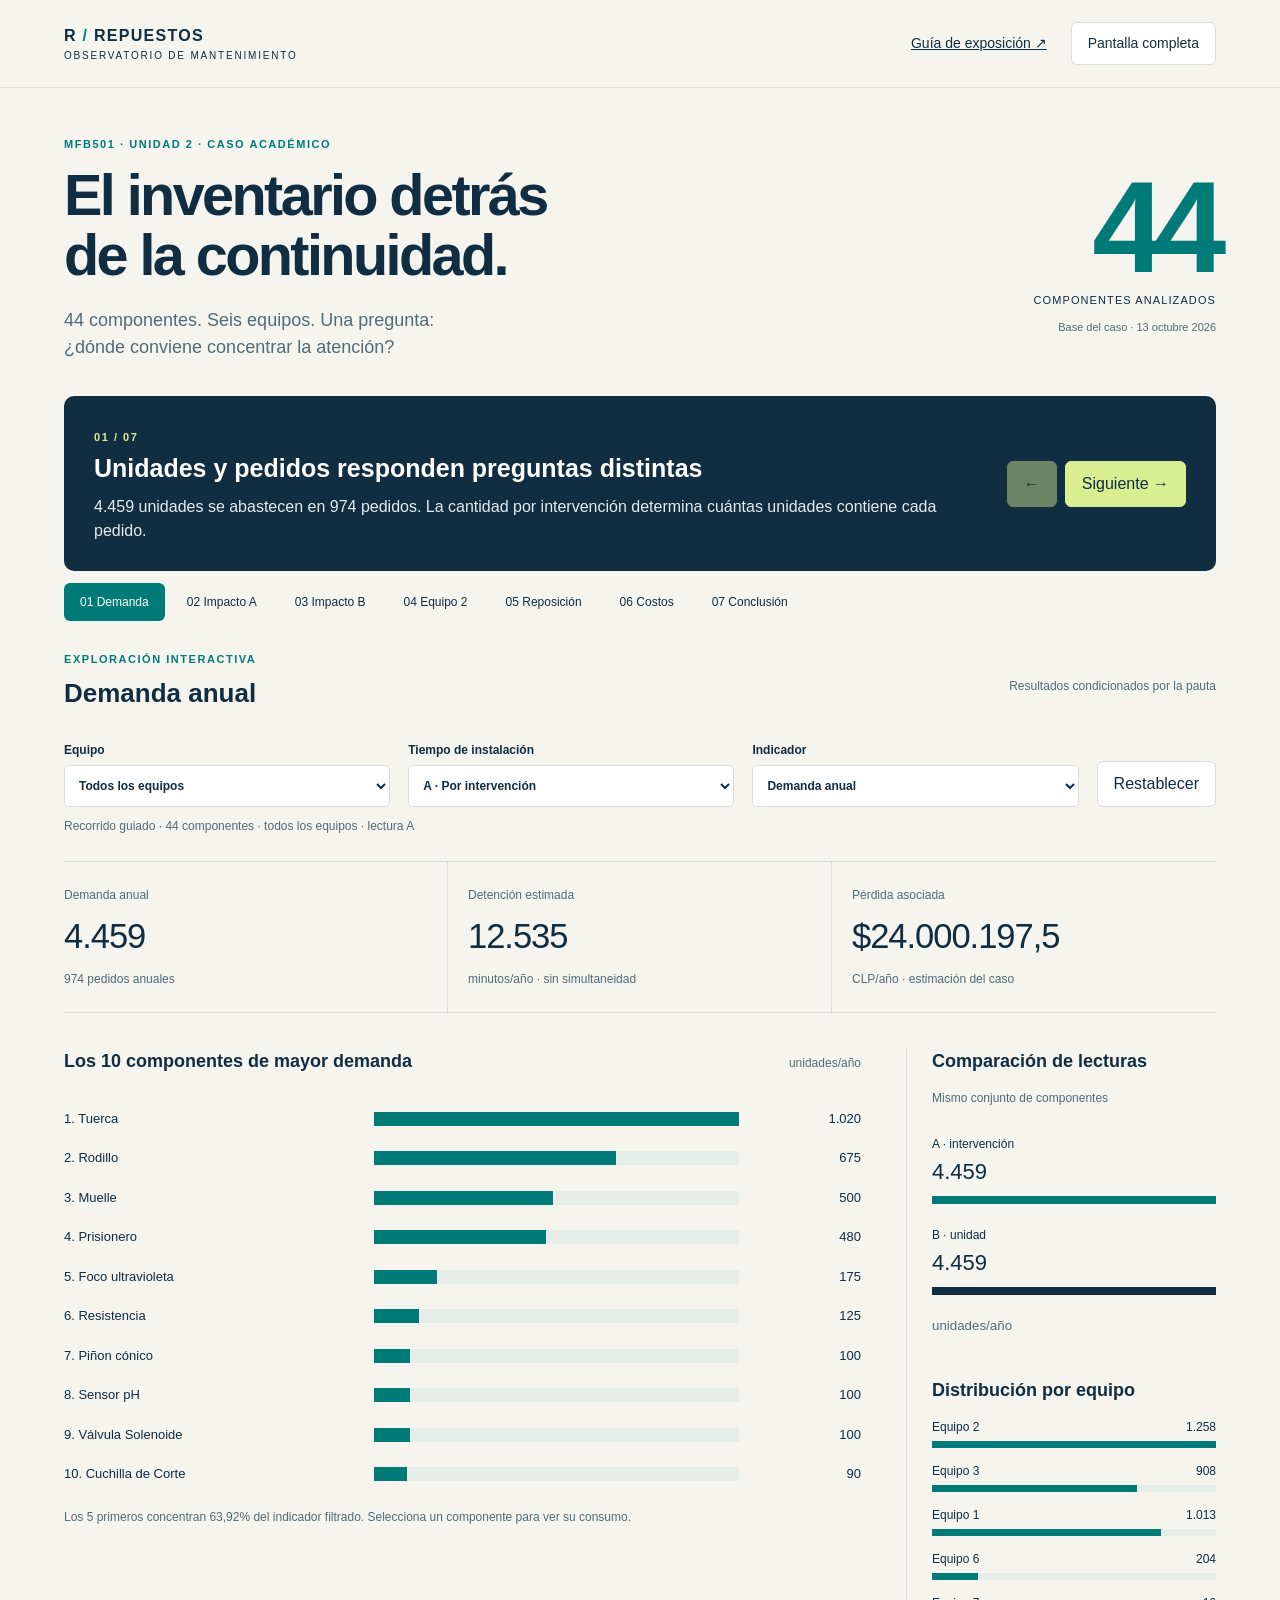
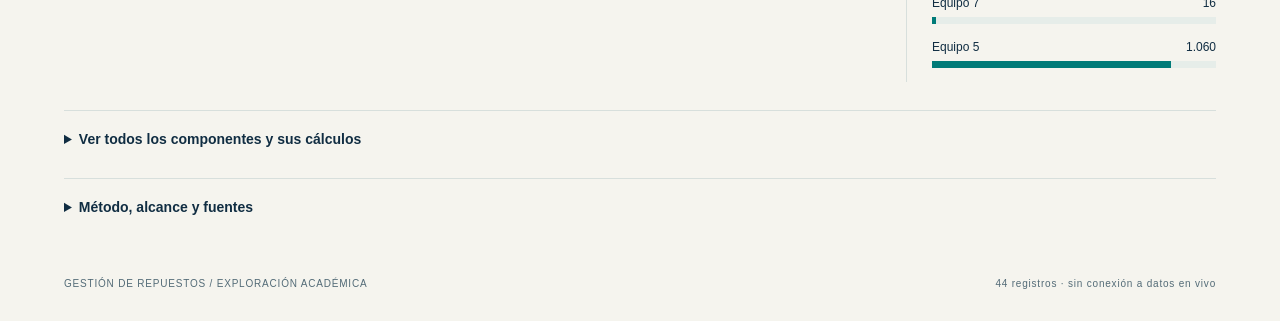
==== index.html @ 06106e2b "Publicar panel interactivo y guía de exposición" ====
<!doctype html>
<html lang="es"><head><meta charset="utf-8"><meta name="viewport" content="width=device-width,initial-scale=1"><meta name="description" content="Exploración del caso académico de gestión de 44 repuestos. Demanda, detenciones y sensibilidad de resultados."><title>Repuestos / Observatorio de mantenimiento</title><link rel="stylesheet" href="style.css"><script defer src="data.js"></script><script defer src="app.js"></script></head>
<body>
<header><a class="brand" href="./">R<span> / </span>REPUESTOS<span class="brand-sub">OBSERVATORIO DE MANTENIMIENTO</span></a><div class="header-actions"><a href="guia.html" target="_blank" rel="noopener">Guía de exposición ↗</a><button id="fullscreen">Pantalla completa</button></div></header>
<main>
<div class="intro"><div><p class="eyebrow">MFB501 · UNIDAD 2 · CASO ACADÉMICO</p><h1>El inventario detrás<br>de la continuidad.</h1><p class="lead">44 componentes. Seis equipos. Una pregunta:<br>¿dónde conviene concentrar la atención?</p></div><div class="intro-number"><strong>44</strong><span>COMPONENTES ANALIZADOS</span><small>Base del caso · 13 octubre 2026</small></div></div>
<section class="journey" aria-label="Recorrido de exposición"><div><span class="eyebrow" id="step-count">01 / 07</span><h2 id="step-title"></h2><p id="step-message"></p></div><div class="step-actions"><button id="prev" aria-label="Paso anterior">←</button><button id="next">Siguiente →</button></div></section>
<nav id="steps" aria-label="Pasos del recorrido"></nav>
<div class="workspace-head"><div><p class="eyebrow">EXPLORACIÓN INTERACTIVA</p><h2 id="view-title">Demanda anual</h2></div><span class="status">Resultados condicionados por la pauta</span></div>
<section class="filters" aria-label="Filtros"><label>Equipo<select id="team"><option value="all">Todos los equipos</option></select></label><label>Tiempo de instalación<select id="scenario"><option value="a">A · Por intervención</option><option value="b">B · Por unidad</option></select></label><label>Indicador<select id="measure"><option value="demand">Demanda anual</option><option value="loss">Pérdida asociada</option><option value="time">Detención anual</option></select></label><button id="reset">Restablecer</button></section>
<div id="filter-summary" class="filter-summary" aria-live="polite"></div>
<section class="metrics" aria-label="Resultados filtrados"><article><span>Demanda anual</span><strong id="demand"></strong><small id="orders"></small></article><article><span>Detención estimada</span><strong id="time"></strong><small>minutos/año · sin simultaneidad</small></article><article><span>Pérdida asociada</span><strong id="loss"></strong><small>CLP/año · estimación del caso</small></article></section>
<section id="analysis"><div class="chart-layout"><article class="chart-main"><div class="section-top"><h3 id="ranking-title"></h3><span id="unit"></span></div><div id="ranking" role="figure" aria-label="Ranking descendente de componentes"></div><p id="concentration" class="chart-note"></p></article><aside><h3>Comparación de lecturas</h3><p class="muted">Mismo conjunto de componentes</p><div class="comparison"><span>A · intervención</span><strong id="compare-a"></strong><div class="track"><i id="compare-a-bar"></i></div><span>B · unidad</span><strong id="compare-b"></strong><div class="track"><i id="compare-b-bar"></i></div><small id="compare-unit"></small></div><h3>Distribución por equipo</h3><div id="teams-chart"></div></aside></div></section>
<section id="cycle-section" hidden><div class="section-top"><div><h3>Un año de consumo y reposición</h3><p>Modelo didáctico: consumo uniforme, reposición instantánea y sin stock de seguridad.</p></div><label>Componente<select id="component"></select></label></div><div id="cycle-meta" class="cycle-meta"></div><div id="cycle"></div><p class="chart-note">El descenso representa consumo. El salto representa reposición. Estas curvas no incorporan plazos de suministro ni prueban una política óptima.</p></section>
<section id="cost-section" hidden><div class="cost-lead"><span>COMPRA ANUAL CON PRECIOS DISPONIBLES</span><strong id="purchase"></strong><p id="missing"></p></div><div class="cost-columns"><article><h3>Trabajo de gestión</h3><dl id="workload"></dl><p>Compra y descarga dependen de pedidos. Inspección depende de unidades.</p></article><article><h3>Datos necesarios para cerrar</h3><ul><li>Precio unitario del ventilador.</li><li>Tipo de cambio CLP/USD y su fecha.</li><li>Periodicidad salarial y horas remuneradas.</li><li>Costo anual y alcance del mantenimiento de bodega.</li></ul><p>El costo total de stock permanece pendiente.</p></article></div></section>
<details id="data-detail"><summary>Ver todos los componentes y sus cálculos</summary><div class="table-wrap"><table><thead><tr><th>Componente</th><th>Equipo</th><th>Un./año</th><th>Pedidos</th><th>Min/año</th><th>Pérdida CLP/año</th><th>Compra USD/año</th></tr></thead><tbody id="data-table"></tbody></table></div></details>
<details class="method"><summary>Método, alcance y fuentes</summary><p>Demanda = cantidad por intervención × frecuencia anual. La pauta iguala cantidad por pedido y cantidad por intervención, por lo que pedidos = frecuencia. Lectura A: tiempo × frecuencia. Lectura B: tiempo × cantidad × frecuencia, suponiendo instalación sucesiva. Pérdida asociada = minutos × pérdida CLP/minuto. Sumar intervenciones supone ausencia de solapamiento.</p><p>La pérdida calculada corresponde a la intervención, no a una espera adicional comprobada por desabastecimiento. Los USD y CLP permanecen separados. Un precio faltante no equivale a cero. Los porcentajes y rankings se recalculan dentro del filtro activo.</p><p>Fuentes: INACAP, MFB501_U2_TP1, base incrustada Tabla_Info_Oper_U y Tabla_Info_Compra_Almacen; MFB501_U2_IT1. Cálculos derivados del respaldo revisado el 13/10/2026. No se incorporan respuestas posteriores del docente ni se presentan DR2 o clases 5 a 8 como fuentes consultadas. Desarrollo con asistencia de IA y comprobaciones aritméticas.</p></details>
<footer><span>GESTIÓN DE REPUESTOS / EXPLORACIÓN ACADÉMICA</span><span>44 registros · sin conexión a datos en vivo</span></footer>
</main></body></html>
---- style.css ----
:root{--ink:#102d42;--teal:#007b78;--lime:#d9ee91;--paper:#f5f4ee;--muted:#536b77;--border:#d7dfdc;--white:#fff;--soft:#e6ede9}*{box-sizing:border-box}body{margin:0;background:var(--paper);color:var(--ink);font:16px/1.5 Arial,sans-serif}a{color:inherit}button,select{font:inherit}button,a,select{touch-action:manipulation}button{cursor:pointer;border:1px solid var(--border);border-radius:6px;background:var(--white);color:var(--ink);padding:10px 16px}button:hover{border-color:var(--teal)}button:focus-visible,a:focus-visible,select:focus-visible{outline:3px solid var(--teal);outline-offset:3px}button:disabled{opacity:.45;cursor:default}header{display:flex;justify-content:space-between;align-items:center;padding:22px 5%;border-bottom:1px solid var(--border);gap:20px}.brand{text-decoration:none;font-weight:700;letter-spacing:.08em}.brand>span:first-child{color:var(--teal)}.brand-sub{display:block;font-size:10px;letter-spacing:.18em;font-weight:400}.header-actions{display:flex;align-items:center;gap:24px;font-size:14px}main{max-width:1400px;margin:auto;padding:0 5%}.intro{display:flex;justify-content:space-between;align-items:center;gap:40px;padding:48px 0 35px}.eyebrow{letter-spacing:.14em;font-size:11px;font-weight:700;margin:0 0 10px;color:var(--teal)}h1{font-size:clamp(36px,4.5vw,64px);line-height:1.05;letter-spacing:-.045em;margin:12px 0 22px}h2{font-size:26px;line-height:1.2;margin:5px 0 12px}h3{font-size:18px;margin:0 0 14px}.lead{font-size:18px;color:var(--muted);margin:0}.intro-number{text-align:right}.intro-number strong{font-size:130px;line-height:1;color:var(--teal);letter-spacing:-.08em;display:block}.intro-number span,.intro-number small{display:block;font-size:11px;letter-spacing:.1em}.intro-number small{color:var(--muted);margin-top:10px;letter-spacing:0}.journey{display:flex;justify-content:space-between;align-items:center;gap:25px;padding:28px 30px;background:var(--ink);color:var(--white);border-radius:10px}.journey .eyebrow{color:var(--lime)}.journey h2{font-size:25px}.journey p{margin:0;max-width:850px;color:#e3ecee}.step-actions{display:flex;gap:8px;flex-shrink:0}.step-actions button{background:var(--lime);border-color:var(--lime)}#steps{display:flex;flex-wrap:wrap;gap:6px;padding:12px 0 30px}#steps button{font-size:12px;border:0;background:transparent}#steps button[aria-current=step]{color:var(--white);background:var(--teal)}.workspace-head,.section-top{display:flex;justify-content:space-between;align-items:center;gap:20px}.status{font-size:12px;color:var(--muted)}.filters{display:flex;gap:18px;align-items:end;flex-wrap:wrap;padding:20px 0 10px}.filters label,.section-top label{display:flex;flex-direction:column;font-size:12px;font-weight:700;gap:6px;min-width:200px;flex:1}select{padding:12px 10px;background:var(--white);color:var(--ink);border:1px solid var(--border);border-radius:5px;width:100%}.filter-summary{font-size:12px;color:var(--muted);min-height:24px}.metrics{display:grid;grid-template-columns:repeat(3,1fr);margin:20px 0 35px;border-top:1px solid var(--border);border-bottom:1px solid var(--border)}.metrics article{padding:24px 20px;border-right:1px solid var(--border)}.metrics article:first-child{padding-left:0}.metrics article:last-child{border:0}.metrics span,.metrics small{display:block;font-size:12px;color:var(--muted)}.metrics strong{display:block;font-size:clamp(23px,2.7vw,39px);font-weight:500;letter-spacing:-.03em;font-variant-numeric:tabular-nums;margin:7px 0}.chart-layout{display:grid;grid-template-columns:minmax(0,1fr) 310px;gap:45px}.chart-main .section-top{align-items:baseline}.section-top>span{font-size:12px;color:var(--muted)}.rank-row{display:grid;grid-template-columns:minmax(140px,.9fr) minmax(100px,1.1fr) 110px;gap:12px;align-items:center;margin:20px 0;font-size:13px}.rank-label{border:0;background:transparent;text-align:left;padding:0;color:var(--ink)}.rank-label:hover{text-decoration:underline}.track{height:14px;background:var(--soft);overflow:hidden}.track i{display:block;height:100%;background:var(--teal);transition:width .3s}.rank-value{text-align:right;font-variant-numeric:tabular-nums}.chart-note{font-size:12px;color:var(--muted);margin:24px 0}.muted{color:var(--muted);font-size:12px}.comparison{margin:24px 0 40px}.comparison span{font-size:12px}.comparison strong{display:block;font-size:22px;font-weight:500;font-variant-numeric:tabular-nums}.comparison .track{margin:8px 0 18px;height:8px}.comparison small{color:var(--muted)}#compare-b-bar{background:var(--ink)}.team-row{margin:14px 0}.team-row div:first-child{display:flex;justify-content:space-between;font-size:12px;margin-bottom:5px}.team-row .track{height:7px}aside{border-left:1px solid var(--border);padding-left:25px}.cycle-meta{display:flex;flex-wrap:wrap;gap:30px;padding:25px 0;color:var(--teal);font-weight:700}#cycle svg{width:100%;display:block;background:var(--white);border:1px solid var(--border)}#cycle text{fill:var(--muted);font:13px Arial}.cost-lead{padding:35px;background:var(--ink);border-radius:8px;color:var(--white)}.cost-lead span{font-size:12px;letter-spacing:.12em}.cost-lead strong{display:block;font-size:48px;color:var(--lime);margin:15px 0}.cost-columns{display:grid;grid-template-columns:1fr 1fr;gap:50px;padding:30px 0}.cost-columns p,.cost-columns li{font-size:14px;color:var(--muted)}dl>div{display:flex;justify-content:space-between;padding:12px 0;border-bottom:1px solid var(--border)}dd{margin:0;font-variant-numeric:tabular-nums}details{margin:28px 0;border-top:1px solid var(--border);padding-top:18px}summary{cursor:pointer;font-size:14px;font-weight:700}.table-wrap{overflow:auto}table{border-collapse:collapse;width:100%;font-size:12px;margin:20px 0}td,th{padding:12px 10px;border-bottom:1px solid var(--border);text-align:right}td:first-child,th:first-child,td:nth-child(2),th:nth-child(2){text-align:left}th{background:var(--soft)}.method p{font-size:13px;max-width:1000px}footer{display:flex;justify-content:space-between;gap:20px;padding:30px 0;color:var(--muted);font-size:10px;letter-spacing:.08em}[hidden]{display:none!important}.guide{max-width:1000px}.guide h1{font-size:44px}.guide h2{margin-top:38px}.guide p,.guide li{max-width:850px}.guide blockquote{border-left:4px solid var(--teal);margin:20px 0;padding:8px 20px;background:var(--soft)}@media(max-width:900px){.chart-layout{grid-template-columns:1fr}aside{border-left:0;border-top:1px solid var(--border);padding:25px 0;display:grid;grid-template-columns:1fr 1fr;gap:20px}aside>.muted{display:none}.comparison{margin:0;grid-row:2}.intro-number strong{font-size:90px}.journey{align-items:start;flex-direction:column}.section-top{flex-wrap:wrap}}@media(max-width:600px){header{align-items:start}.header-actions{gap:8px;flex-direction:column;align-items:end}.intro{padding:28px 0}.intro-number{display:none}.intro h1{font-size:38px}.metrics{grid-template-columns:1fr}.metrics article,.metrics article:first-child{border-right:0;border-bottom:1px solid var(--border);padding:15px 0}.metrics strong{font-size:32px}.rank-row{grid-template-columns:1fr 100px;gap:5px}.rank-row .track{grid-column:1/-1;grid-row:2}.rank-value{grid-column:2;grid-row:1}.workspace-head{display:block}.cost-columns{grid-template-columns:1fr;gap:10px}.cost-lead strong{font-size:36px}.filters label{min-width:160px}footer{flex-direction:column}aside{display:block}.journey{padding:22px}.guide h1{font-size:34px}}@media(prefers-reduced-motion:reduce){*{scroll-behavior:auto!important;transition:none!important}}@media print{header,.filters,#steps,.step-actions,#fullscreen{display:none}body{background:#fff}main{max-width:none}.journey,.cost-lead{background:#fff;color:#102d42;border:1px solid #102d42}.journey p,.cost-lead strong{color:#102d42}details{break-inside:avoid}}
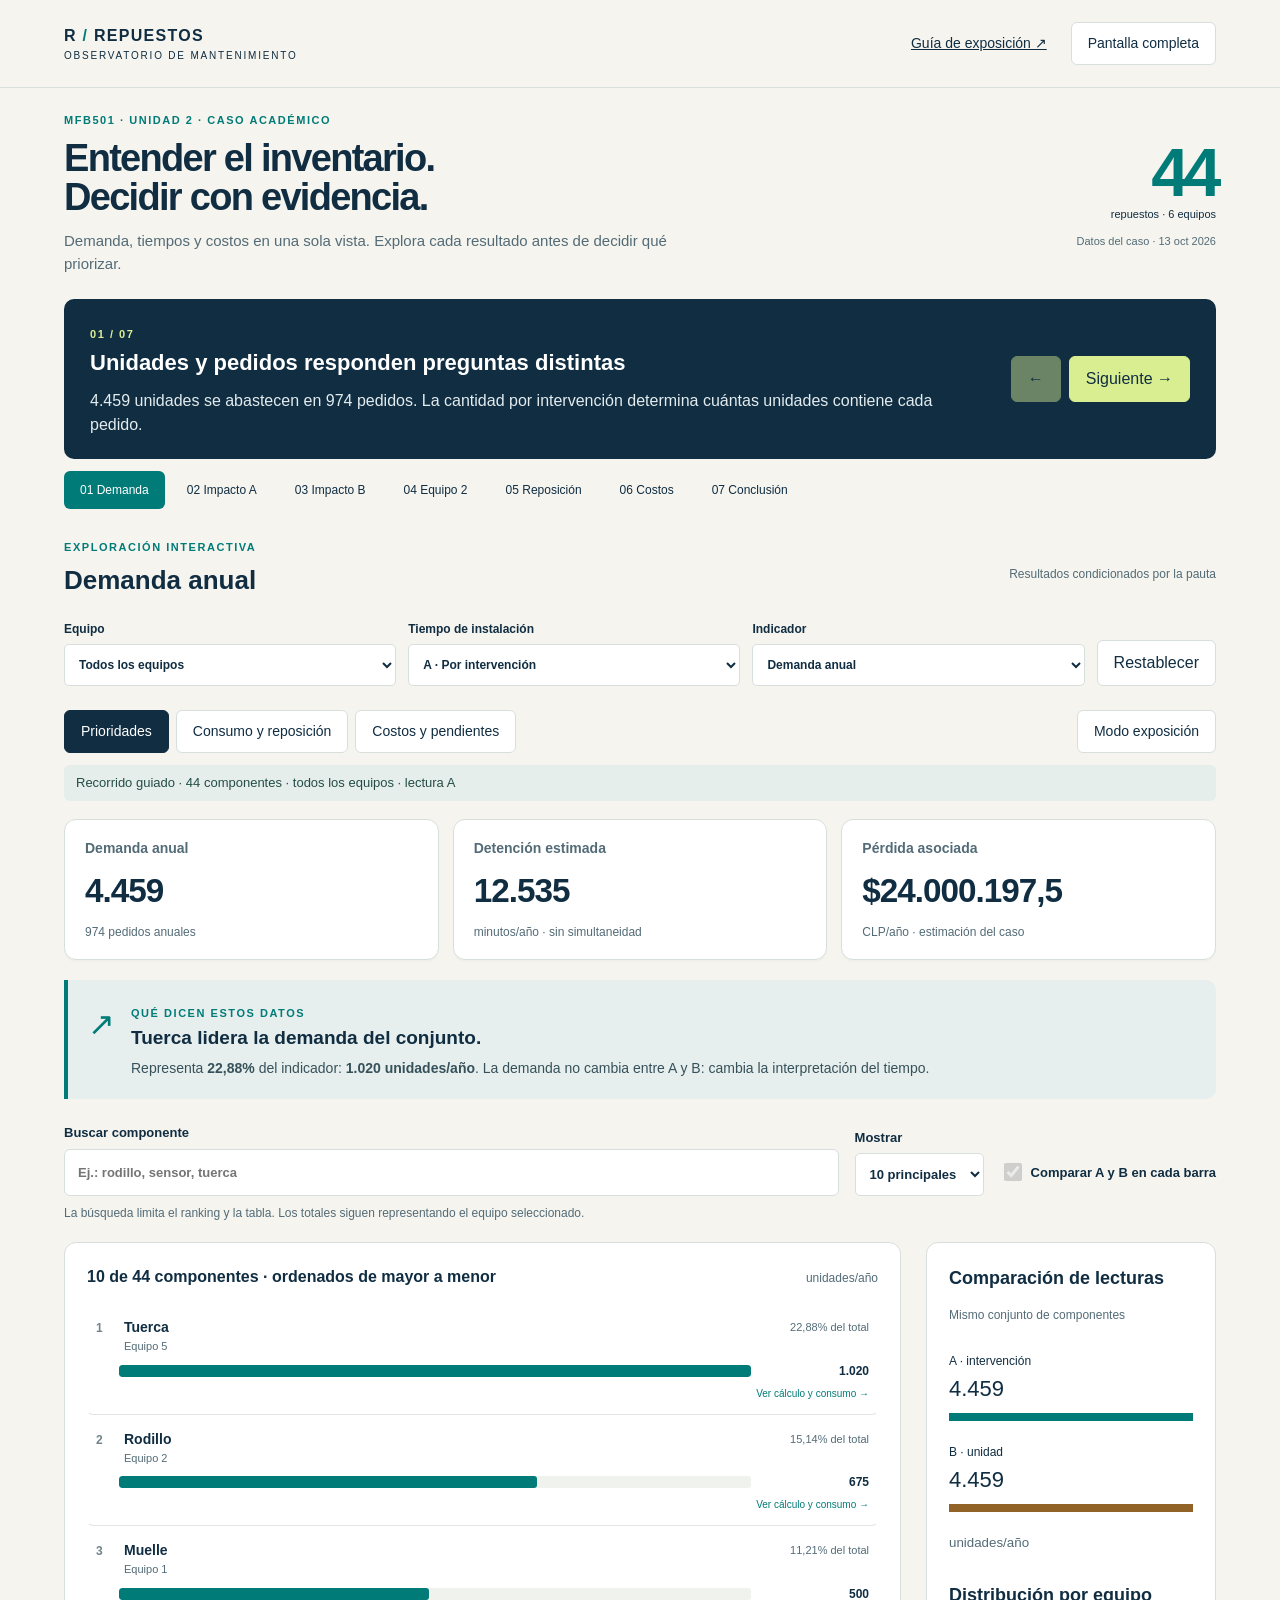
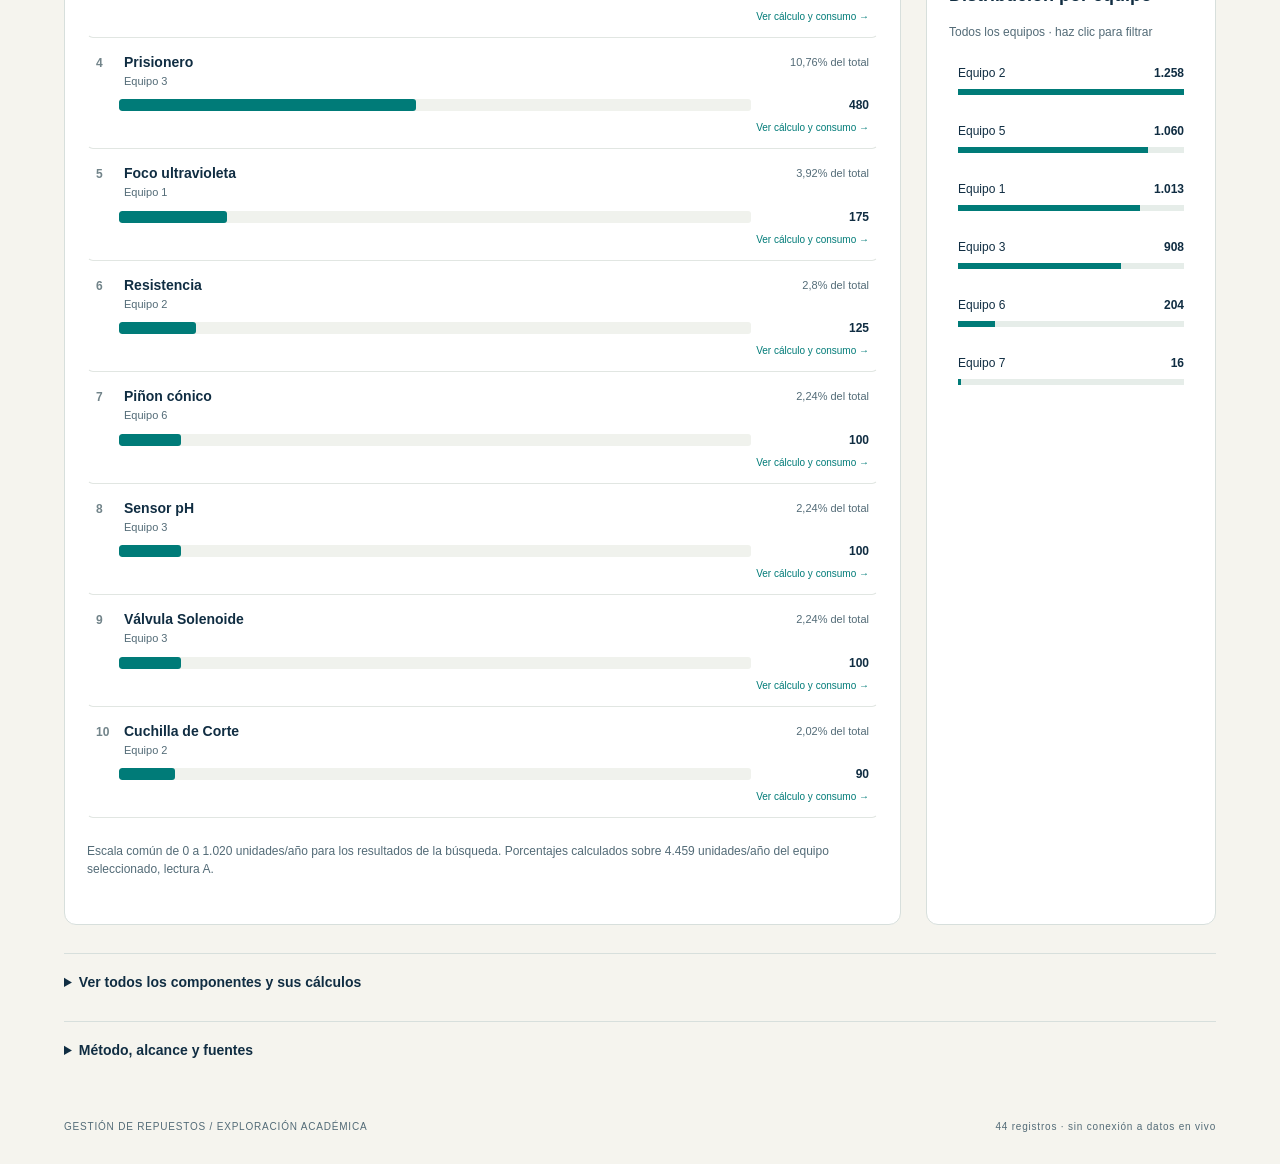
==== commit 9fe33133: "Mejorar visualización, fichas de cálculo y guía de uso" ====
--- a/index.html
+++ b/index.html
@@ -1,20 +1,20 @@
-<!doctype html>
-<html lang="es"><head><meta charset="utf-8"><meta name="viewport" content="width=device-width,initial-scale=1"><meta name="description" content="Exploración del caso académico de gestión de 44 repuestos. Demanda, detenciones y sensibilidad de resultados."><title>Repuestos / Observatorio de mantenimiento</title><link rel="stylesheet" href="style.css"><script defer src="data.js"></script><script defer src="app.js"></script></head>
-<body>
-<header><a class="brand" href="./">R<span> / </span>REPUESTOS<span class="brand-sub">OBSERVATORIO DE MANTENIMIENTO</span></a><div class="header-actions"><a href="guia.html" target="_blank" rel="noopener">Guía de exposición ↗</a><button id="fullscreen">Pantalla completa</button></div></header>
-<main>
-<div class="intro"><div><p class="eyebrow">MFB501 · UNIDAD 2 · CASO ACADÉMICO</p><h1>El inventario detrás<br>de la continuidad.</h1><p class="lead">44 componentes. Seis equipos. Una pregunta:<br>¿dónde conviene concentrar la atención?</p></div><div class="intro-number"><strong>44</strong><span>COMPONENTES ANALIZADOS</span><small>Base del caso · 13 octubre 2026</small></div></div>
-<section class="journey" aria-label="Recorrido de exposición"><div><span class="eyebrow" id="step-count">01 / 07</span><h2 id="step-title"></h2><p id="step-message"></p></div><div class="step-actions"><button id="prev" aria-label="Paso anterior">←</button><button id="next">Siguiente →</button></div></section>
-<nav id="steps" aria-label="Pasos del recorrido"></nav>
-<div class="workspace-head"><div><p class="eyebrow">EXPLORACIÓN INTERACTIVA</p><h2 id="view-title">Demanda anual</h2></div><span class="status">Resultados condicionados por la pauta</span></div>
-<section class="filters" aria-label="Filtros"><label>Equipo<select id="team"><option value="all">Todos los equipos</option></select></label><label>Tiempo de instalación<select id="scenario"><option value="a">A · Por intervención</option><option value="b">B · Por unidad</option></select></label><label>Indicador<select id="measure"><option value="demand">Demanda anual</option><option value="loss">Pérdida asociada</option><option value="time">Detención anual</option></select></label><button id="reset">Restablecer</button></section>
-<div id="filter-summary" class="filter-summary" aria-live="polite"></div>
-<section class="metrics" aria-label="Resultados filtrados"><article><span>Demanda anual</span><strong id="demand"></strong><small id="orders"></small></article><article><span>Detención estimada</span><strong id="time"></strong><small>minutos/año · sin simultaneidad</small></article><article><span>Pérdida asociada</span><strong id="loss"></strong><small>CLP/año · estimación del caso</small></article></section>
-<section id="analysis"><div class="chart-layout"><article class="chart-main"><div class="section-top"><h3 id="ranking-title"></h3><span id="unit"></span></div><div id="ranking" role="figure" aria-label="Ranking descendente de componentes"></div><p id="concentration" class="chart-note"></p></article><aside><h3>Comparación de lecturas</h3><p class="muted">Mismo conjunto de componentes</p><div class="comparison"><span>A · intervención</span><strong id="compare-a"></strong><div class="track"><i id="compare-a-bar"></i></div><span>B · unidad</span><strong id="compare-b"></strong><div class="track"><i id="compare-b-bar"></i></div><small id="compare-unit"></small></div><h3>Distribución por equipo</h3><div id="teams-chart"></div></aside></div></section>
-<section id="cycle-section" hidden><div class="section-top"><div><h3>Un año de consumo y reposición</h3><p>Modelo didáctico: consumo uniforme, reposición instantánea y sin stock de seguridad.</p></div><label>Componente<select id="component"></select></label></div><div id="cycle-meta" class="cycle-meta"></div><div id="cycle"></div><p class="chart-note">El descenso representa consumo. El salto representa reposición. Estas curvas no incorporan plazos de suministro ni prueban una política óptima.</p></section>
-<section id="cost-section" hidden><div class="cost-lead"><span>COMPRA ANUAL CON PRECIOS DISPONIBLES</span><strong id="purchase"></strong><p id="missing"></p></div><div class="cost-columns"><article><h3>Trabajo de gestión</h3><dl id="workload"></dl><p>Compra y descarga dependen de pedidos. Inspección depende de unidades.</p></article><article><h3>Datos necesarios para cerrar</h3><ul><li>Precio unitario del ventilador.</li><li>Tipo de cambio CLP/USD y su fecha.</li><li>Periodicidad salarial y horas remuneradas.</li><li>Costo anual y alcance del mantenimiento de bodega.</li></ul><p>El costo total de stock permanece pendiente.</p></article></div></section>
-<details id="data-detail"><summary>Ver todos los componentes y sus cálculos</summary><div class="table-wrap"><table><thead><tr><th>Componente</th><th>Equipo</th><th>Un./año</th><th>Pedidos</th><th>Min/año</th><th>Pérdida CLP/año</th><th>Compra USD/año</th></tr></thead><tbody id="data-table"></tbody></table></div></details>
-<details class="method"><summary>Método, alcance y fuentes</summary><p>Demanda = cantidad por intervención × frecuencia anual. La pauta iguala cantidad por pedido y cantidad por intervención, por lo que pedidos = frecuencia. Lectura A: tiempo × frecuencia. Lectura B: tiempo × cantidad × frecuencia, suponiendo instalación sucesiva. Pérdida asociada = minutos × pérdida CLP/minuto. Sumar intervenciones supone ausencia de solapamiento.</p><p>La pérdida calculada corresponde a la intervención, no a una espera adicional comprobada por desabastecimiento. Los USD y CLP permanecen separados. Un precio faltante no equivale a cero. Los porcentajes y rankings se recalculan dentro del filtro activo.</p><p>Fuentes: INACAP, MFB501_U2_TP1, base incrustada Tabla_Info_Oper_U y Tabla_Info_Compra_Almacen; MFB501_U2_IT1. Cálculos derivados del respaldo revisado el 13/10/2026. No se incorporan respuestas posteriores del docente ni se presentan DR2 o clases 5 a 8 como fuentes consultadas. Desarrollo con asistencia de IA y comprobaciones aritméticas.</p></details>
-<footer><span>GESTIÓN DE REPUESTOS / EXPLORACIÓN ACADÉMICA</span><span>44 registros · sin conexión a datos en vivo</span></footer>
-</main></body></html>
+<!doctype html>
+<html lang="es"><head><meta charset="utf-8"><meta name="viewport" content="width=device-width,initial-scale=1"><meta name="description" content="Exploración del caso académico de gestión de 44 repuestos. Demanda, detenciones y sensibilidad de resultados."><title>Repuestos / Observatorio de mantenimiento</title><link rel="stylesheet" href="style.css"><script defer src="data.js"></script><script defer src="app.js"></script><script defer src="explorer.js"></script></head>
+<body>
+<header><a class="brand" href="./">R<span> / </span>REPUESTOS<span class="brand-sub">OBSERVATORIO DE MANTENIMIENTO</span></a><div class="header-actions"><a href="guia.html" target="_blank" rel="noopener">Guía de exposición ↗</a><button id="fullscreen">Pantalla completa</button></div></header>
+<main>
+<div class="intro"><div><p class="eyebrow">MFB501 · UNIDAD 2 · CASO ACADÉMICO</p><h1>Entender el inventario.<br>Decidir con evidencia.</h1><p class="lead">Demanda, tiempos y costos en una sola vista. Explora cada resultado antes de decidir qué priorizar.</p></div><div class="intro-number"><strong>44</strong><span>repuestos · 6 equipos</span><small>Datos del caso · 13 oct 2026</small></div></div>
+<section class="journey" aria-label="Recorrido de exposición"><div><span class="eyebrow" id="step-count">01 / 07</span><h2 id="step-title"></h2><p id="step-message"></p></div><div class="step-actions"><button id="prev" aria-label="Paso anterior">←</button><button id="next">Siguiente →</button></div></section>
+<nav id="steps" aria-label="Pasos del recorrido"></nav>
+<div class="workspace-head"><div><p class="eyebrow">EXPLORACIÓN INTERACTIVA</p><h2 id="view-title">Demanda anual</h2></div><span class="status">Resultados condicionados por la pauta</span></div>
+<section class="filters" aria-label="Filtros"><label>Equipo<select id="team"><option value="all">Todos los equipos</option></select></label><label>Tiempo de instalación<select id="scenario"><option value="a">A · Por intervención</option><option value="b">B · Por unidad</option></select></label><label>Indicador<select id="measure"><option value="demand">Demanda anual</option><option value="loss">Pérdida asociada</option><option value="time">Detención anual</option></select></label><button id="reset">Restablecer</button></section>
+<div class="view-tabs" aria-label="Vistas del panel"><button data-view="analysis">Prioridades</button><button data-view="cycle-section">Consumo y reposición</button><button data-view="cost-section">Costos y pendientes</button><button id="present-mode" aria-pressed="false">Modo exposición</button></div><div id="filter-summary" class="filter-summary" aria-live="polite"></div>
+<section class="metrics" aria-label="Resultados filtrados"><article><span>Demanda anual</span><strong id="demand"></strong><small id="orders"></small></article><article><span>Detención estimada</span><strong id="time"></strong><small>minutos/año · sin simultaneidad</small></article><article><span>Pérdida asociada</span><strong id="loss"></strong><small>CLP/año · estimación del caso</small></article></section>
+<section id="insight" aria-live="polite"></section><section id="analysis"><div class="ranking-tools"><label>Buscar componente<input id="search" type="search" placeholder="Ej.: rodillo, sensor, tuerca"></label><label>Mostrar<select id="top-count"><option value="5">5 principales</option><option value="10" selected>10 principales</option><option value="44">Todos</option></select></label><label class="check-label"><input type="checkbox" id="paired" checked> Comparar A y B en cada barra</label></div><p class="scope-note">La búsqueda limita el ranking y la tabla. Los totales siguen representando el equipo seleccionado.</p><div class="chart-layout"><article class="chart-main"><div class="section-top"><h3 id="ranking-title"></h3><span id="unit"></span></div><div id="ranking" role="figure" aria-label="Ranking descendente de componentes"></div><p id="concentration" class="chart-note"></p></article><aside><h3>Comparación de lecturas</h3><p class="muted">Mismo conjunto de componentes</p><div class="comparison"><span>A · intervención</span><strong id="compare-a"></strong><div class="track"><i id="compare-a-bar"></i></div><span>B · unidad</span><strong id="compare-b"></strong><div class="track"><i id="compare-b-bar"></i></div><small id="compare-unit"></small></div><h3>Distribución por equipo</h3><div id="teams-chart"></div></aside></div></section>
+<section id="cycle-section" hidden><div class="section-top"><div><h3>Un año de consumo y reposición</h3><p>Modelo didáctico: consumo uniforme, reposición instantánea y sin stock de seguridad.</p></div><label>Componente<select id="component"></select></label></div><div id="cycle-meta" class="cycle-meta"></div><div id="cycle"></div><p class="chart-note">El descenso representa consumo. El salto representa reposición. Estas curvas no incorporan plazos de suministro ni prueban una política óptima.</p></section>
+<section id="cost-section" hidden><div class="cost-lead"><span>COMPRA ANUAL CON PRECIOS DISPONIBLES</span><strong id="purchase"></strong><p id="missing"></p></div><div class="cost-columns"><article><h3>Trabajo de gestión</h3><dl id="workload"></dl><p>Compra y descarga dependen de pedidos. Inspección depende de unidades.</p></article><article><h3>Datos necesarios para cerrar</h3><ul><li>Precio unitario del ventilador.</li><li>Tipo de cambio CLP/USD y su fecha.</li><li>Periodicidad salarial y horas remuneradas.</li><li>Costo anual y alcance del mantenimiento de bodega.</li></ul><p>El costo total de stock permanece pendiente.</p></article></div></section>
+<section id="component-detail" hidden aria-live="polite"></section><details id="data-detail"><summary>Ver todos los componentes y sus cálculos</summary><div class="table-actions"><span id="table-count"></span><button id="export">Descargar tabla CSV</button></div><div class="table-wrap"><table><thead><tr><th>Componente</th><th>Equipo</th><th>Un./año</th><th>Pedidos</th><th>Min/año</th><th>Pérdida CLP/año</th><th>Compra USD/año</th></tr></thead><tbody id="data-table"></tbody></table></div></details>
+<details class="method"><summary>Método, alcance y fuentes</summary><p>Demanda = cantidad por intervención × frecuencia anual. La pauta iguala cantidad por pedido y cantidad por intervención, por lo que pedidos = frecuencia. Lectura A: tiempo × frecuencia. Lectura B: tiempo × cantidad × frecuencia, suponiendo instalación sucesiva. Pérdida asociada = minutos × pérdida CLP/minuto. Sumar intervenciones supone ausencia de solapamiento.</p><p>La pérdida calculada corresponde a la intervención, no a una espera adicional comprobada por desabastecimiento. Los USD y CLP permanecen separados. Un precio faltante no equivale a cero. Los porcentajes y rankings se recalculan dentro del filtro activo.</p><p>Fuentes: INACAP, MFB501_U2_TP1, base incrustada Tabla_Info_Oper_U y Tabla_Info_Compra_Almacen; MFB501_U2_IT1. Cálculos derivados del respaldo revisado el 13/10/2026. No se incorporan respuestas posteriores del docente ni se presentan DR2 o clases 5 a 8 como fuentes consultadas. Desarrollo con asistencia de IA y comprobaciones aritméticas.</p></details>
+<footer><span>GESTIÓN DE REPUESTOS / EXPLORACIÓN ACADÉMICA</span><span>44 registros · sin conexión a datos en vivo</span></footer>
+</main></body></html>
 
--- a/style.css
+++ b/style.css
@@ -1 +1,3 @@
 :root{--ink:#102d42;--teal:#007b78;--lime:#d9ee91;--paper:#f5f4ee;--muted:#536b77;--border:#d7dfdc;--white:#fff;--soft:#e6ede9}*{box-sizing:border-box}body{margin:0;background:var(--paper);color:var(--ink);font:16px/1.5 Arial,sans-serif}a{color:inherit}button,select{font:inherit}button,a,select{touch-action:manipulation}button{cursor:pointer;border:1px solid var(--border);border-radius:6px;background:var(--white);color:var(--ink);padding:10px 16px}button:hover{border-color:var(--teal)}button:focus-visible,a:focus-visible,select:focus-visible{outline:3px solid var(--teal);outline-offset:3px}button:disabled{opacity:.45;cursor:default}header{display:flex;justify-content:space-between;align-items:center;padding:22px 5%;border-bottom:1px solid var(--border);gap:20px}.brand{text-decoration:none;font-weight:700;letter-spacing:.08em}.brand>span:first-child{color:var(--teal)}.brand-sub{display:block;font-size:10px;letter-spacing:.18em;font-weight:400}.header-actions{display:flex;align-items:center;gap:24px;font-size:14px}main{max-width:1400px;margin:auto;padding:0 5%}.intro{display:flex;justify-content:space-between;align-items:center;gap:40px;padding:48px 0 35px}.eyebrow{letter-spacing:.14em;font-size:11px;font-weight:700;margin:0 0 10px;color:var(--teal)}h1{font-size:clamp(36px,4.5vw,64px);line-height:1.05;letter-spacing:-.045em;margin:12px 0 22px}h2{font-size:26px;line-height:1.2;margin:5px 0 12px}h3{font-size:18px;margin:0 0 14px}.lead{font-size:18px;color:var(--muted);margin:0}.intro-number{text-align:right}.intro-number strong{font-size:130px;line-height:1;color:var(--teal);letter-spacing:-.08em;display:block}.intro-number span,.intro-number small{display:block;font-size:11px;letter-spacing:.1em}.intro-number small{color:var(--muted);margin-top:10px;letter-spacing:0}.journey{display:flex;justify-content:space-between;align-items:center;gap:25px;padding:28px 30px;background:var(--ink);color:var(--white);border-radius:10px}.journey .eyebrow{color:var(--lime)}.journey h2{font-size:25px}.journey p{margin:0;max-width:850px;color:#e3ecee}.step-actions{display:flex;gap:8px;flex-shrink:0}.step-actions button{background:var(--lime);border-color:var(--lime)}#steps{display:flex;flex-wrap:wrap;gap:6px;padding:12px 0 30px}#steps button{font-size:12px;border:0;background:transparent}#steps button[aria-current=step]{color:var(--white);background:var(--teal)}.workspace-head,.section-top{display:flex;justify-content:space-between;align-items:center;gap:20px}.status{font-size:12px;color:var(--muted)}.filters{display:flex;gap:18px;align-items:end;flex-wrap:wrap;padding:20px 0 10px}.filters label,.section-top label{display:flex;flex-direction:column;font-size:12px;font-weight:700;gap:6px;min-width:200px;flex:1}select{padding:12px 10px;background:var(--white);color:var(--ink);border:1px solid var(--border);border-radius:5px;width:100%}.filter-summary{font-size:12px;color:var(--muted);min-height:24px}.metrics{display:grid;grid-template-columns:repeat(3,1fr);margin:20px 0 35px;border-top:1px solid var(--border);border-bottom:1px solid var(--border)}.metrics article{padding:24px 20px;border-right:1px solid var(--border)}.metrics article:first-child{padding-left:0}.metrics article:last-child{border:0}.metrics span,.metrics small{display:block;font-size:12px;color:var(--muted)}.metrics strong{display:block;font-size:clamp(23px,2.7vw,39px);font-weight:500;letter-spacing:-.03em;font-variant-numeric:tabular-nums;margin:7px 0}.chart-layout{display:grid;grid-template-columns:minmax(0,1fr) 310px;gap:45px}.chart-main .section-top{align-items:baseline}.section-top>span{font-size:12px;color:var(--muted)}.rank-row{display:grid;grid-template-columns:minmax(140px,.9fr) minmax(100px,1.1fr) 110px;gap:12px;align-items:center;margin:20px 0;font-size:13px}.rank-label{border:0;background:transparent;text-align:left;padding:0;color:var(--ink)}.rank-label:hover{text-decoration:underline}.track{height:14px;background:var(--soft);overflow:hidden}.track i{display:block;height:100%;background:var(--teal);transition:width .3s}.rank-value{text-align:right;font-variant-numeric:tabular-nums}.chart-note{font-size:12px;color:var(--muted);margin:24px 0}.muted{color:var(--muted);font-size:12px}.comparison{margin:24px 0 40px}.comparison span{font-size:12px}.comparison strong{display:block;font-size:22px;font-weight:500;font-variant-numeric:tabular-nums}.comparison .track{margin:8px 0 18px;height:8px}.comparison small{color:var(--muted)}#compare-b-bar{background:var(--ink)}.team-row{margin:14px 0}.team-row div:first-child{display:flex;justify-content:space-between;font-size:12px;margin-bottom:5px}.team-row .track{height:7px}aside{border-left:1px solid var(--border);padding-left:25px}.cycle-meta{display:flex;flex-wrap:wrap;gap:30px;padding:25px 0;color:var(--teal);font-weight:700}#cycle svg{width:100%;display:block;background:var(--white);border:1px solid var(--border)}#cycle text{fill:var(--muted);font:13px Arial}.cost-lead{padding:35px;background:var(--ink);border-radius:8px;color:var(--white)}.cost-lead span{font-size:12px;letter-spacing:.12em}.cost-lead strong{display:block;font-size:48px;color:var(--lime);margin:15px 0}.cost-columns{display:grid;grid-template-columns:1fr 1fr;gap:50px;padding:30px 0}.cost-columns p,.cost-columns li{font-size:14px;color:var(--muted)}dl>div{display:flex;justify-content:space-between;padding:12px 0;border-bottom:1px solid var(--border)}dd{margin:0;font-variant-numeric:tabular-nums}details{margin:28px 0;border-top:1px solid var(--border);padding-top:18px}summary{cursor:pointer;font-size:14px;font-weight:700}.table-wrap{overflow:auto}table{border-collapse:collapse;width:100%;font-size:12px;margin:20px 0}td,th{padding:12px 10px;border-bottom:1px solid var(--border);text-align:right}td:first-child,th:first-child,td:nth-child(2),th:nth-child(2){text-align:left}th{background:var(--soft)}.method p{font-size:13px;max-width:1000px}footer{display:flex;justify-content:space-between;gap:20px;padding:30px 0;color:var(--muted);font-size:10px;letter-spacing:.08em}[hidden]{display:none!important}.guide{max-width:1000px}.guide h1{font-size:44px}.guide h2{margin-top:38px}.guide p,.guide li{max-width:850px}.guide blockquote{border-left:4px solid var(--teal);margin:20px 0;padding:8px 20px;background:var(--soft)}@media(max-width:900px){.chart-layout{grid-template-columns:1fr}aside{border-left:0;border-top:1px solid var(--border);padding:25px 0;display:grid;grid-template-columns:1fr 1fr;gap:20px}aside>.muted{display:none}.comparison{margin:0;grid-row:2}.intro-number strong{font-size:90px}.journey{align-items:start;flex-direction:column}.section-top{flex-wrap:wrap}}@media(max-width:600px){header{align-items:start}.header-actions{gap:8px;flex-direction:column;align-items:end}.intro{padding:28px 0}.intro-number{display:none}.intro h1{font-size:38px}.metrics{grid-template-columns:1fr}.metrics article,.metrics article:first-child{border-right:0;border-bottom:1px solid var(--border);padding:15px 0}.metrics strong{font-size:32px}.rank-row{grid-template-columns:1fr 100px;gap:5px}.rank-row .track{grid-column:1/-1;grid-row:2}.rank-value{grid-column:2;grid-row:1}.workspace-head{display:block}.cost-columns{grid-template-columns:1fr;gap:10px}.cost-lead strong{font-size:36px}.filters label{min-width:160px}footer{flex-direction:column}aside{display:block}.journey{padding:22px}.guide h1{font-size:34px}}@media(prefers-reduced-motion:reduce){*{scroll-behavior:auto!important;transition:none!important}}@media print{header,.filters,#steps,.step-actions,#fullscreen{display:none}body{background:#fff}main{max-width:none}.journey,.cost-lead{background:#fff;color:#102d42;border:1px solid #102d42}.journey p,.cost-lead strong{color:#102d42}details{break-inside:avoid}}
+/* Dashboard refinement: compact hierarchy, paired bars, direct inspection. */
+.intro{padding:24px 0;gap:25px}.intro h1{font-size:38px;margin:5px 0 12px}.intro .lead{font-size:15px;max-width:660px}.intro-number strong{font-size:68px}.intro-number span{letter-spacing:0}.journey{padding:22px 26px}.journey h2{font-size:22px}#steps{padding-bottom:12px}.workspace-head{margin-top:18px}.workspace-head h2{font-size:26px}.filters{padding:12px 0;gap:12px}.metrics{gap:14px;border:0;margin:18px 0}.metrics article,.metrics article:first-child{background:white;border:1px solid var(--border);padding:18px 20px;border-radius:12px;box-shadow:0 2px 0 #102d4205}.metrics article:last-child{border:1px solid var(--border)}.metrics strong{font-size:clamp(24px,2.6vw,35px);font-weight:700}.metrics span{font-size:14px;font-weight:700}.view-tabs{display:flex;gap:7px;flex-wrap:wrap;margin:12px 0}.view-tabs button{font-size:14px}.view-tabs button[aria-pressed=true]{background:var(--ink);border-color:var(--ink);color:white}#present-mode{margin-left:auto}.filter-summary{font-size:13px;background:#e5eeea;padding:8px 12px;border-radius:6px;color:#244d46}.chart-layout{gap:25px;grid-template-columns:minmax(0,1fr) 290px}.chart-main,aside,#cycle-section,#cost-section{background:white;border:1px solid var(--border);border-radius:12px;padding:22px}.chart-main .section-top{gap:12px}.chart-main h3{font-size:16px}#insight{display:flex;gap:16px;background:#e6efed;border-left:4px solid var(--teal);padding:20px;margin:20px 0 24px;border-radius:0 10px 10px 0}#insight h3{margin:0 0 6px;font-size:19px}#insight p{margin:0;color:#36515a;font-size:14px}.insight-icon{font-size:32px;color:var(--teal)}.ranking-tools{display:flex;gap:16px;align-items:end;flex-wrap:wrap;margin:14px 0 8px}.ranking-tools label{font-size:13px;font-weight:700;display:flex;flex-direction:column;gap:6px}.ranking-tools label:first-child{flex:1;min-width:220px}input[type=search]{font:inherit;padding:13px;border:1px solid var(--border);border-radius:6px;min-width:0;width:100%;background:white;color:var(--ink)}input:focus-visible{outline:3px solid var(--teal);outline-offset:2px}.ranking-tools .check-label{flex-direction:row;align-items:center;padding:12px 0}.check-label input{width:18px;height:18px;accent-color:var(--teal)}.scope-note{font-size:12px;color:var(--muted);margin:8px 0 20px}.legend{display:flex;gap:20px;font-size:12px;margin:8px 0 16px;flex-wrap:wrap}.dot{display:inline-block;width:10px;height:10px;border-radius:3px;margin-right:5px}.a{background:#007b78}.b{background:#916326}.data-row{display:block;width:100%;text-align:left;background:#fff;border:1px solid transparent;border-bottom-color:#e1e6e2;border-radius:6px;padding:13px 8px}.data-row:hover,.data-row.selected{background:#f1f6f4;border-color:#98b9b1}.row-heading{display:flex;justify-content:space-between;align-items:start;gap:12px;margin-bottom:7px;font-size:14px}.row-heading small{display:block;margin-left:28px;font-size:11px;color:var(--muted)}.position{display:inline-block;min-width:28px;color:#72848a;font-size:12px}.share{font-size:11px;white-space:nowrap;color:var(--muted);padding-top:2px}.bar-line{display:grid;grid-template-columns:15px minmax(40px,1fr) 110px;gap:8px;align-items:center;margin:5px 0}.bar-letter{font-size:11px;font-weight:700}.bar-track{height:12px;background:#f0f2ed;border-radius:3px;overflow:hidden}.bar-track i{display:block;height:100%;min-width:1px;border-radius:3px}.bar-line strong{font-size:12px;text-align:right;font-variant-numeric:tabular-nums}.row-hint{font-size:10px;color:var(--teal);display:block;text-align:right;margin-top:6px}.comparison{margin-bottom:28px}.comparison #compare-b-bar{background:#916326}.team-select{display:grid;grid-template-columns:1fr auto;text-align:left;width:100%;padding:10px 8px;margin:5px 0;font-size:12px;border-color:transparent}.team-select b{font-variant-numeric:tabular-nums}.team-select .track{grid-column:1/-1;height:6px;margin-top:7px}.team-select[aria-pressed=true]{border-color:var(--teal);background:#edf5f1}.table-actions{display:flex;align-items:center;justify-content:space-between;margin-top:16px;gap:16px;font-size:13px}.table-wrap{max-height:520px}th{position:sticky;top:0;z-index:1}tbody tr:nth-child(even){background:#edf1ec}#component-detail{background:#fff;border:2px solid var(--teal);border-radius:12px;padding:24px;margin:24px 0;scroll-margin:25px}.detail-grid{display:grid;grid-template-columns:repeat(3,1fr);gap:15px;margin:20px 0}.detail-grid article{background:#f2f5f0;padding:16px;border-radius:8px}.detail-grid small{font-size:12px}.detail-grid strong{display:block;font-size:22px;margin:8px 0}.detail-grid p{font-size:13px}.detail-grid b{font-size:14px}#component-detail>p{font-size:14px}.empty{text-align:center;padding:35px 15px}.presenting .intro,.presenting footer,.presenting .method{display:none}.presenting .journey{margin-top:20px}.presenting .metrics strong{font-size:36px}.presenting .row-heading{font-size:17px}.presenting .bar-line strong{font-size:14px}.presenting .bar-track{height:17px}.presenting #insight p{font-size:16px}.presenting .data-row{padding:17px 8px}@media(max-width:1000px){.chart-layout{grid-template-columns:1fr}aside{display:block}.detail-grid{grid-template-columns:1fr}.intro h1{font-size:32px}}@media(max-width:600px){main{padding:0 4%}header{padding:16px 4%}.header-actions{font-size:12px}.intro h1{font-size:29px}.journey h2{font-size:20px}.metrics{grid-template-columns:1fr;gap:8px}.metrics article,.metrics article:first-child{padding:13px 16px}.metrics strong{font-size:28px;margin:4px 0}.chart-main,aside{padding:15px}#present-mode{margin-left:0}.row-heading{flex-direction:column;gap:2px}.share{margin-left:28px}.bar-line{grid-template-columns:12px minmax(40px,1fr) 93px;gap:5px}.bar-line strong{font-size:11px}.ranking-tools label:first-child{min-width:100%}.table-actions{align-items:start;flex-direction:column}#insight{padding:15px}.insight-icon{display:none}.cost-lead{padding:20px}.cost-lead strong{font-size:30px}}@media print{.view-tabs,.ranking-tools,.table-actions button{display:none}.data-row{break-inside:avoid}.chart-layout{display:block}}
